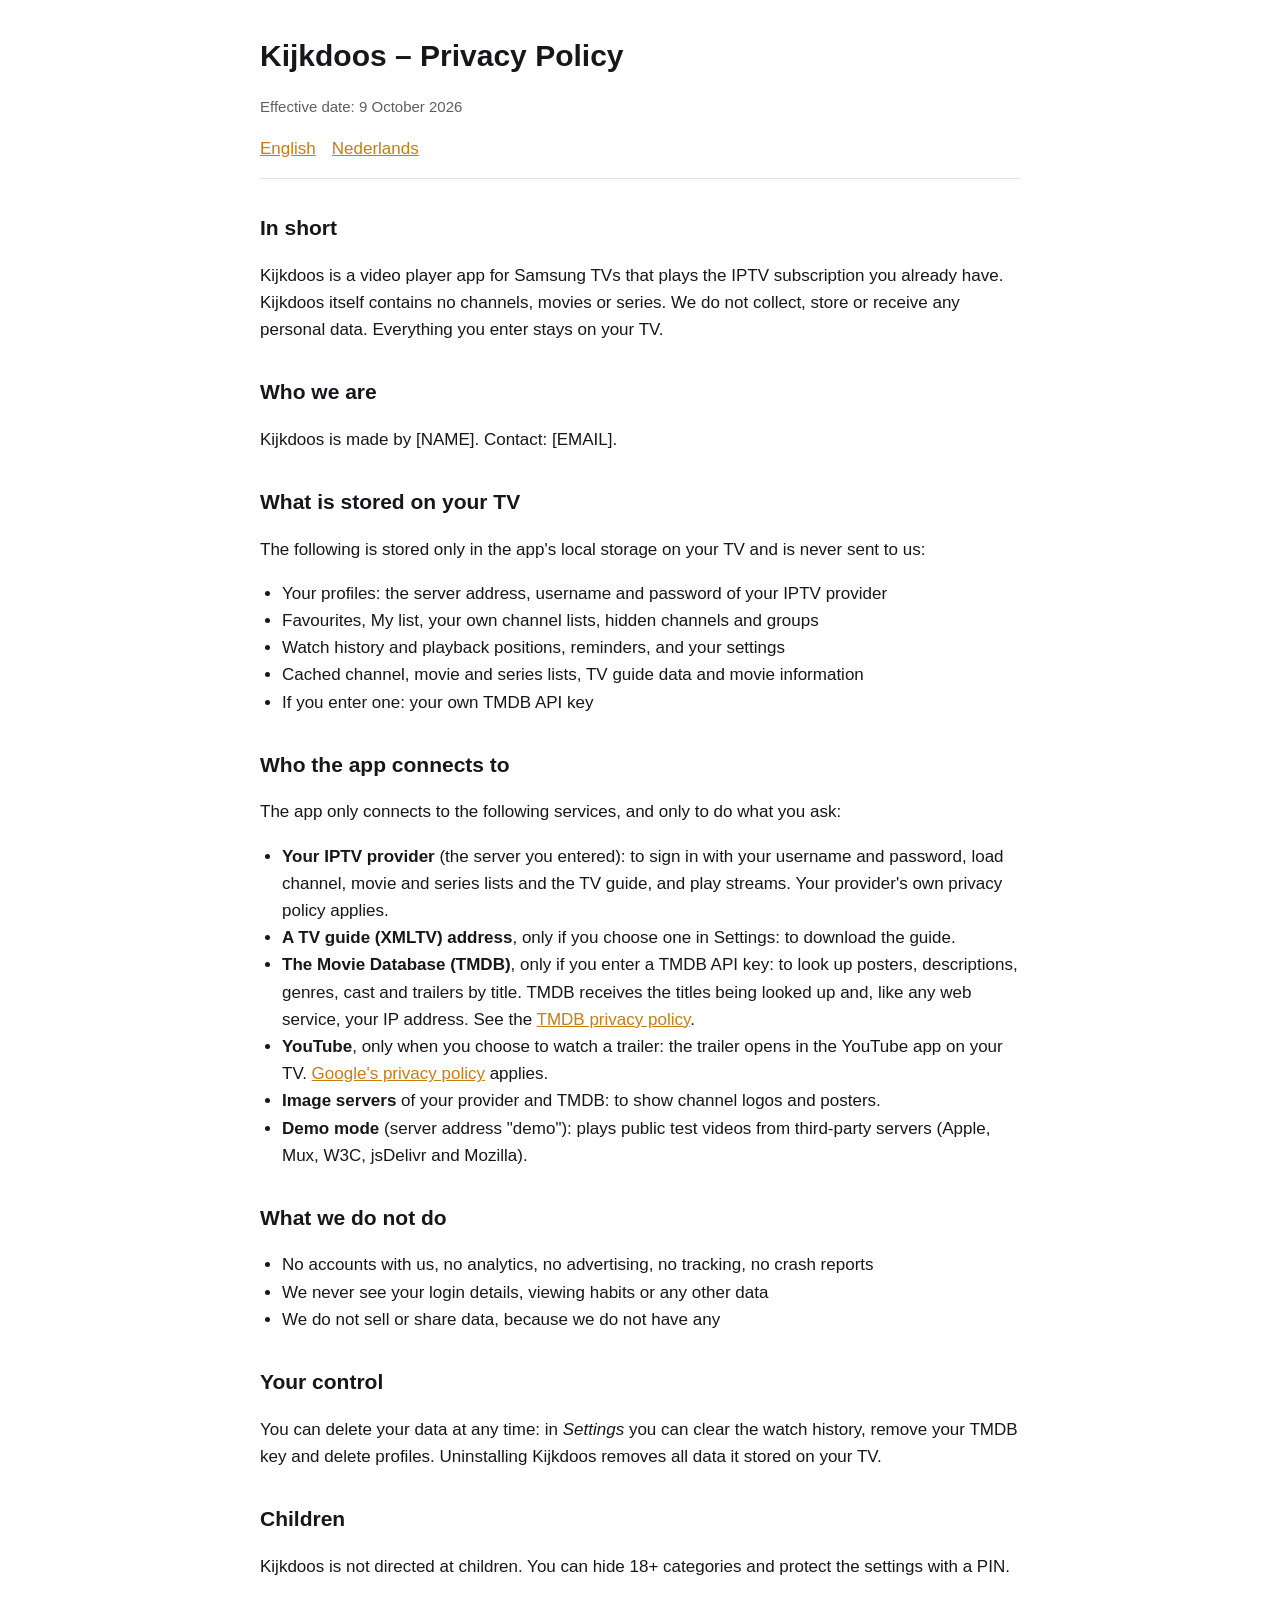
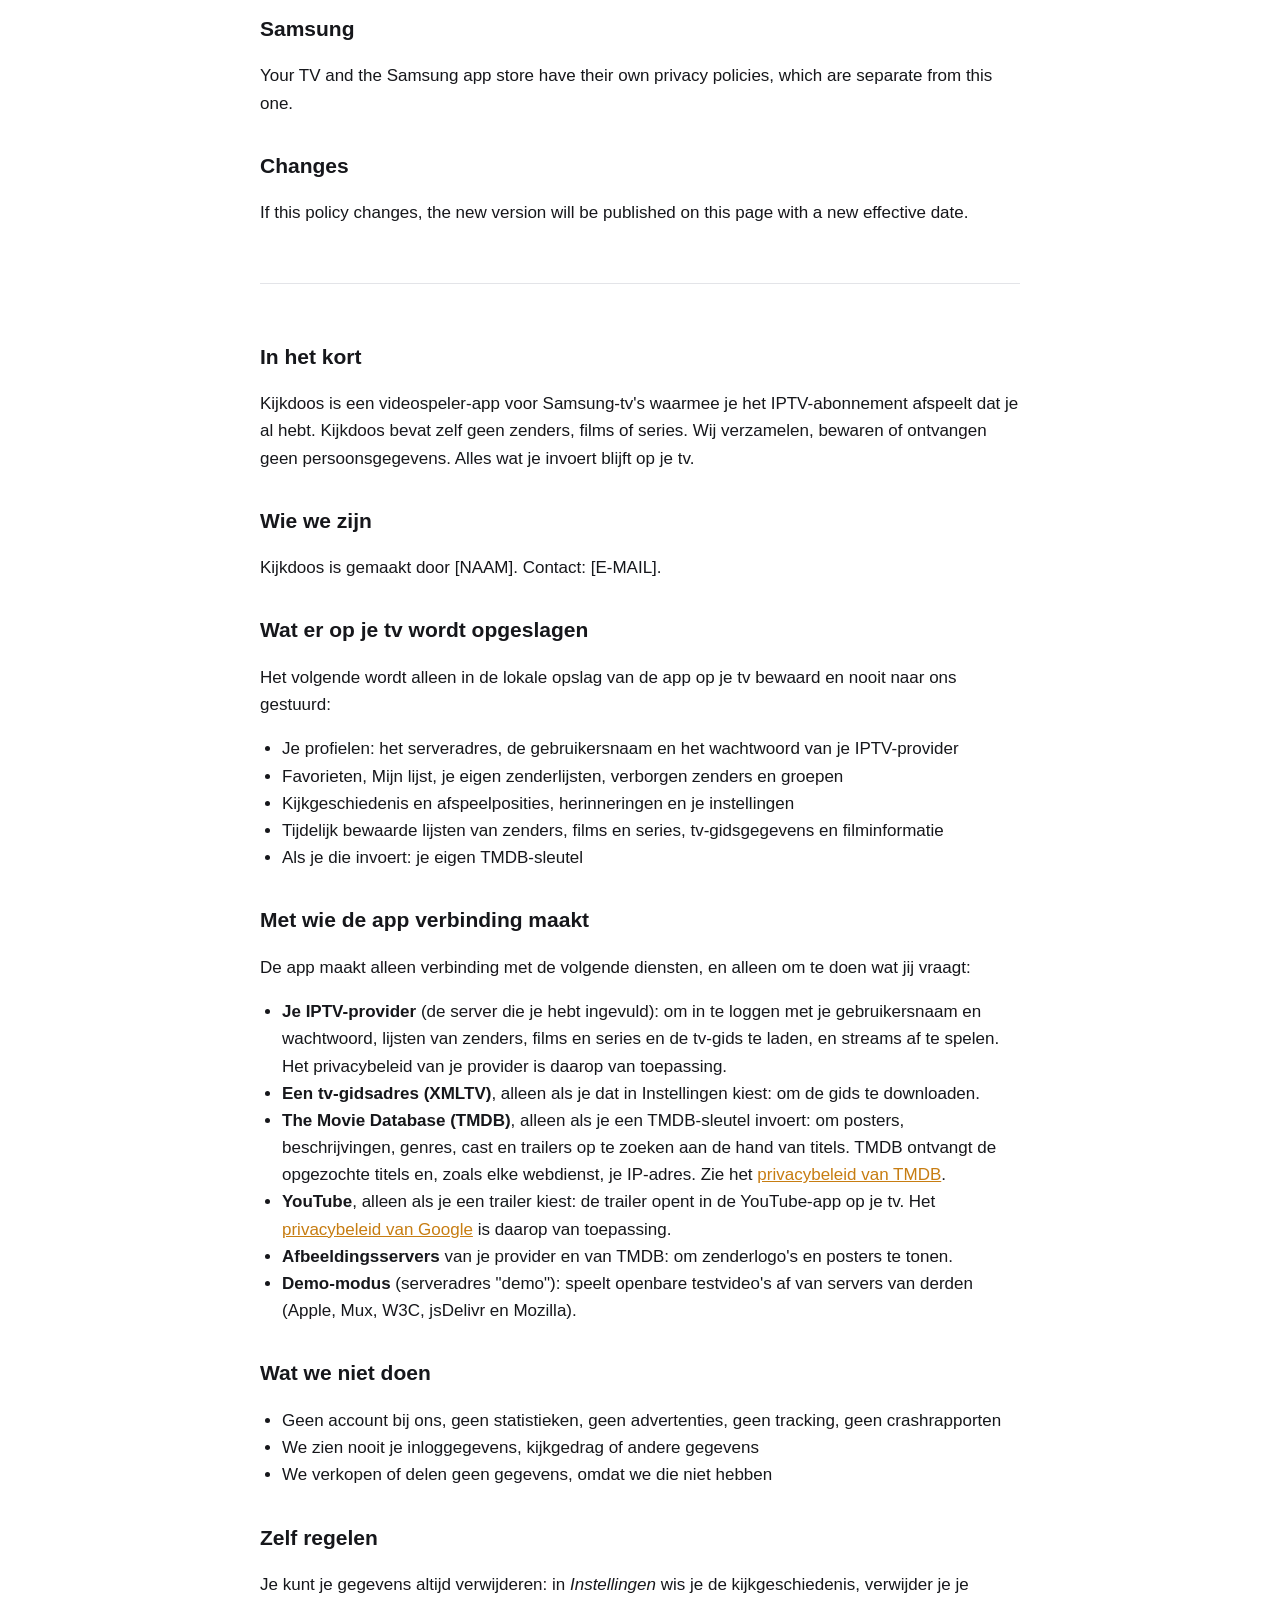
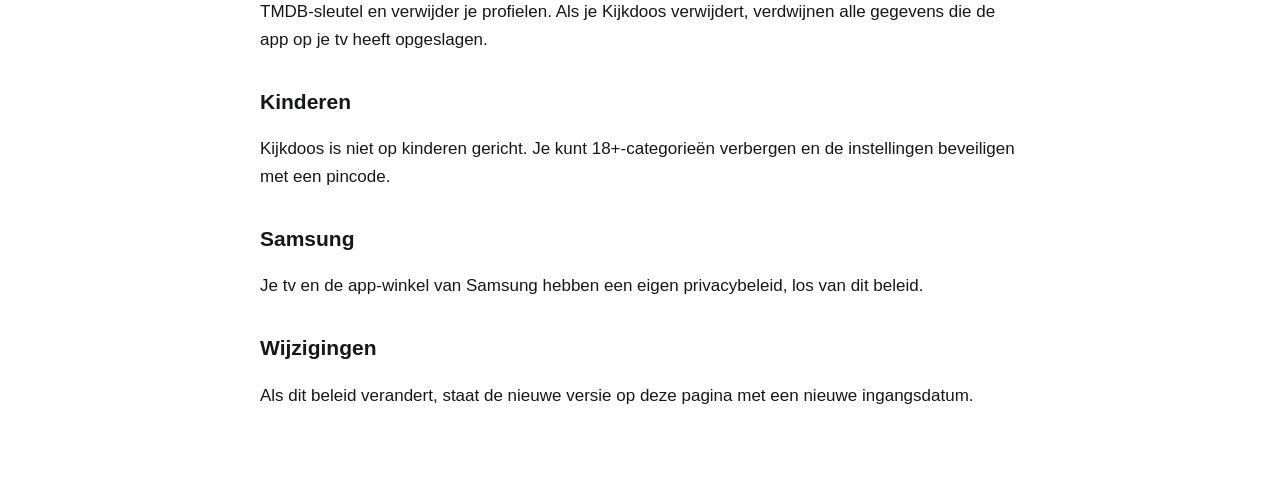
==== docs/privacy.html @ a9287de1 "Winkelklaar: pakketscript, privacyverklaring, winkeltekst en screenshots - scripts/store-package.sh:" ====
<!doctype html>
<html lang="en">
<head>
<meta charset="utf-8">
<meta name="viewport" content="width=device-width, initial-scale=1">
<title>Kijkdoos – Privacy Policy</title>
<style>
    :root { --bg: #ffffff; --text: #16171b; --muted: #5b5e66; --line: #e3e4e8; --accent: #c77d12; }
    @media (prefers-color-scheme: dark) { :root { --bg: #08090b; --text: #f5f5f7; --muted: #a6a8b0; --line: #23252b; --accent: #f2a93b; } }
    body { margin: 0; background: var(--bg); color: var(--text); font: 17px/1.6 -apple-system, "Segoe UI", Roboto, Helvetica, Arial, sans-serif; }
    main { max-width: 760px; margin: 0 auto; padding: 32px 16px 64px; }
    h1 { font-size: 30px; margin: 0 0 4px; }
    h2 { font-size: 21px; margin: 32px 0 8px; }
    p, li { color: var(--text); }
    .muted { color: var(--muted); font-size: 15px; }
    nav { margin: 16px 0 8px; padding-bottom: 16px; border-bottom: 1px solid var(--line); }
    nav a { color: var(--accent); margin-right: 16px; }
    a { color: var(--accent); }
    section + section { margin-top: 56px; padding-top: 24px; border-top: 1px solid var(--line); }
    ul { padding-left: 22px; }
</style>
</head>
<body>
<main>
    <h1>Kijkdoos – Privacy Policy</h1>
    <p class="muted">Effective date: 9 October 2026</p>
    <nav><a href="#en">English</a><a href="#nl">Nederlands</a></nav>

    <section id="en" lang="en">
        <h2>In short</h2>
        <p>Kijkdoos is a video player app for Samsung TVs that plays the IPTV subscription you already have. Kijkdoos itself contains no channels, movies or series. We do not collect, store or receive any personal data. Everything you enter stays on your TV.</p>

        <h2>Who we are</h2>
        <p>Kijkdoos is made by [NAME]. Contact: [EMAIL].</p>

        <h2>What is stored on your TV</h2>
        <p>The following is stored only in the app's local storage on your TV and is never sent to us:</p>
        <ul>
            <li>Your profiles: the server address, username and password of your IPTV provider</li>
            <li>Favourites, My list, your own channel lists, hidden channels and groups</li>
            <li>Watch history and playback positions, reminders, and your settings</li>
            <li>Cached channel, movie and series lists, TV guide data and movie information</li>
            <li>If you enter one: your own TMDB API key</li>
        </ul>

        <h2>Who the app connects to</h2>
        <p>The app only connects to the following services, and only to do what you ask:</p>
        <ul>
            <li><b>Your IPTV provider</b> (the server you entered): to sign in with your username and password, load channel, movie and series lists and the TV guide, and play streams. Your provider's own privacy policy applies.</li>
            <li><b>A TV guide (XMLTV) address</b>, only if you choose one in Settings: to download the guide.</li>
            <li><b>The Movie Database (TMDB)</b>, only if you enter a TMDB API key: to look up posters, descriptions, genres, cast and trailers by title. TMDB receives the titles being looked up and, like any web service, your IP address. See the <a href="https://www.themoviedb.org/privacy-policy">TMDB privacy policy</a>.</li>
            <li><b>YouTube</b>, only when you choose to watch a trailer: the trailer opens in the YouTube app on your TV. <a href="https://policies.google.com/privacy">Google's privacy policy</a> applies.</li>
            <li><b>Image servers</b> of your provider and TMDB: to show channel logos and posters.</li>
            <li><b>Demo mode</b> (server address "demo"): plays public test videos from third-party servers (Apple, Mux, W3C, jsDelivr and Mozilla).</li>
        </ul>

        <h2>What we do not do</h2>
        <ul>
            <li>No accounts with us, no analytics, no advertising, no tracking, no crash reports</li>
            <li>We never see your login details, viewing habits or any other data</li>
            <li>We do not sell or share data, because we do not have any</li>
        </ul>

        <h2>Your control</h2>
        <p>You can delete your data at any time: in <i>Settings</i> you can clear the watch history, remove your TMDB key and delete profiles. Uninstalling Kijkdoos removes all data it stored on your TV.</p>

        <h2>Children</h2>
        <p>Kijkdoos is not directed at children. You can hide 18+ categories and protect the settings with a PIN.</p>

        <h2>Samsung</h2>
        <p>Your TV and the Samsung app store have their own privacy policies, which are separate from this one.</p>

        <h2>Changes</h2>
        <p>If this policy changes, the new version will be published on this page with a new effective date.</p>
    </section>

    <section id="nl" lang="nl">
        <h2>In het kort</h2>
        <p>Kijkdoos is een videospeler-app voor Samsung-tv's waarmee je het IPTV-abonnement afspeelt dat je al hebt. Kijkdoos bevat zelf geen zenders, films of series. Wij verzamelen, bewaren of ontvangen geen persoonsgegevens. Alles wat je invoert blijft op je tv.</p>

        <h2>Wie we zijn</h2>
        <p>Kijkdoos is gemaakt door [NAAM]. Contact: [E-MAIL].</p>

        <h2>Wat er op je tv wordt opgeslagen</h2>
        <p>Het volgende wordt alleen in de lokale opslag van de app op je tv bewaard en nooit naar ons gestuurd:</p>
        <ul>
            <li>Je profielen: het serveradres, de gebruikersnaam en het wachtwoord van je IPTV-provider</li>
            <li>Favorieten, Mijn lijst, je eigen zenderlijsten, verborgen zenders en groepen</li>
            <li>Kijkgeschiedenis en afspeelposities, herinneringen en je instellingen</li>
            <li>Tijdelijk bewaarde lijsten van zenders, films en series, tv-gidsgegevens en filminformatie</li>
            <li>Als je die invoert: je eigen TMDB-sleutel</li>
        </ul>

        <h2>Met wie de app verbinding maakt</h2>
        <p>De app maakt alleen verbinding met de volgende diensten, en alleen om te doen wat jij vraagt:</p>
        <ul>
            <li><b>Je IPTV-provider</b> (de server die je hebt ingevuld): om in te loggen met je gebruikersnaam en wachtwoord, lijsten van zenders, films en series en de tv-gids te laden, en streams af te spelen. Het privacybeleid van je provider is daarop van toepassing.</li>
            <li><b>Een tv-gidsadres (XMLTV)</b>, alleen als je dat in Instellingen kiest: om de gids te downloaden.</li>
            <li><b>The Movie Database (TMDB)</b>, alleen als je een TMDB-sleutel invoert: om posters, beschrijvingen, genres, cast en trailers op te zoeken aan de hand van titels. TMDB ontvangt de opgezochte titels en, zoals elke webdienst, je IP-adres. Zie het <a href="https://www.themoviedb.org/privacy-policy">privacybeleid van TMDB</a>.</li>
            <li><b>YouTube</b>, alleen als je een trailer kiest: de trailer opent in de YouTube-app op je tv. Het <a href="https://policies.google.com/privacy">privacybeleid van Google</a> is daarop van toepassing.</li>
            <li><b>Afbeeldingsservers</b> van je provider en van TMDB: om zenderlogo's en posters te tonen.</li>
            <li><b>Demo-modus</b> (serveradres "demo"): speelt openbare testvideo's af van servers van derden (Apple, Mux, W3C, jsDelivr en Mozilla).</li>
        </ul>

        <h2>Wat we niet doen</h2>
        <ul>
            <li>Geen account bij ons, geen statistieken, geen advertenties, geen tracking, geen crashrapporten</li>
            <li>We zien nooit je inloggegevens, kijkgedrag of andere gegevens</li>
            <li>We verkopen of delen geen gegevens, omdat we die niet hebben</li>
        </ul>

        <h2>Zelf regelen</h2>
        <p>Je kunt je gegevens altijd verwijderen: in <i>Instellingen</i> wis je de kijkgeschiedenis, verwijder je je TMDB-sleutel en verwijder je profielen. Als je Kijkdoos verwijdert, verdwijnen alle gegevens die de app op je tv heeft opgeslagen.</p>

        <h2>Kinderen</h2>
        <p>Kijkdoos is niet op kinderen gericht. Je kunt 18+-categorieën verbergen en de instellingen beveiligen met een pincode.</p>

        <h2>Samsung</h2>
        <p>Je tv en de app-winkel van Samsung hebben een eigen privacybeleid, los van dit beleid.</p>

        <h2>Wijzigingen</h2>
        <p>Als dit beleid verandert, staat de nieuwe versie op deze pagina met een nieuwe ingangsdatum.</p>
    </section>
</main>
</body>
</html>
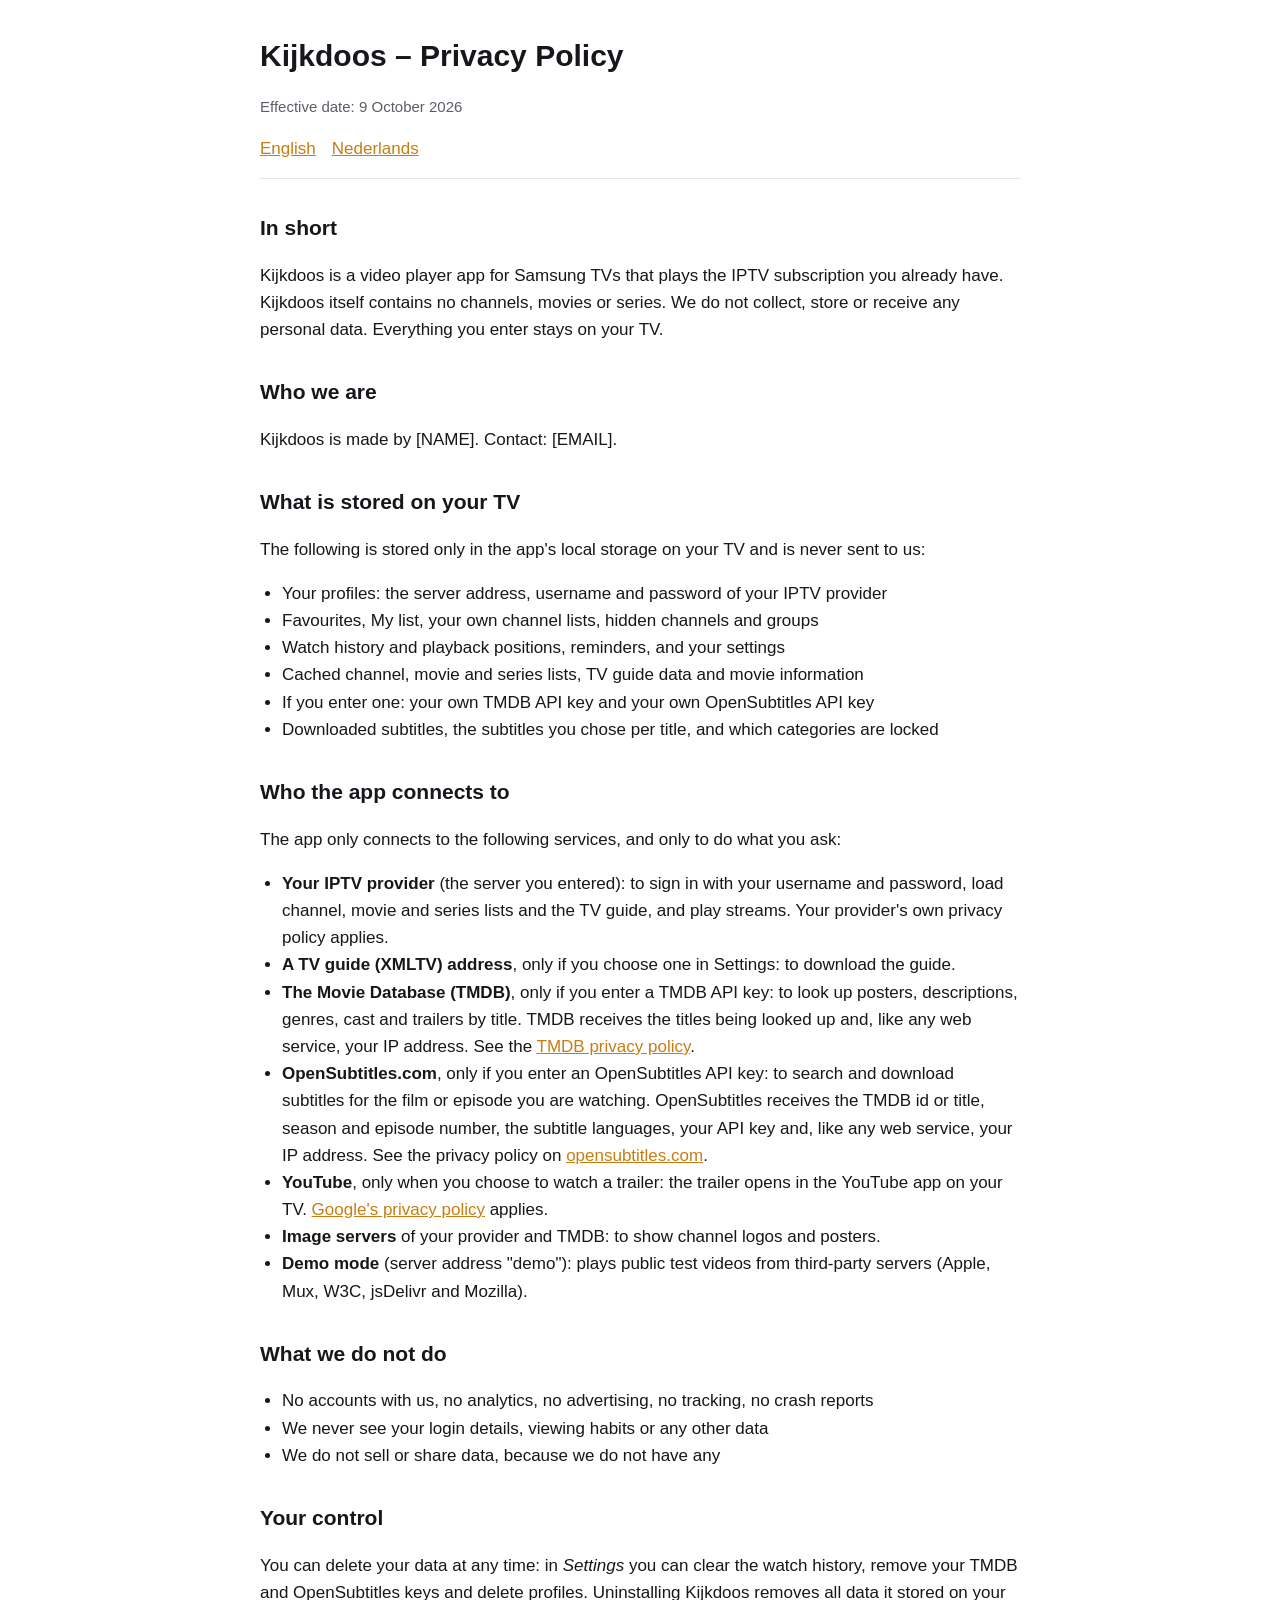
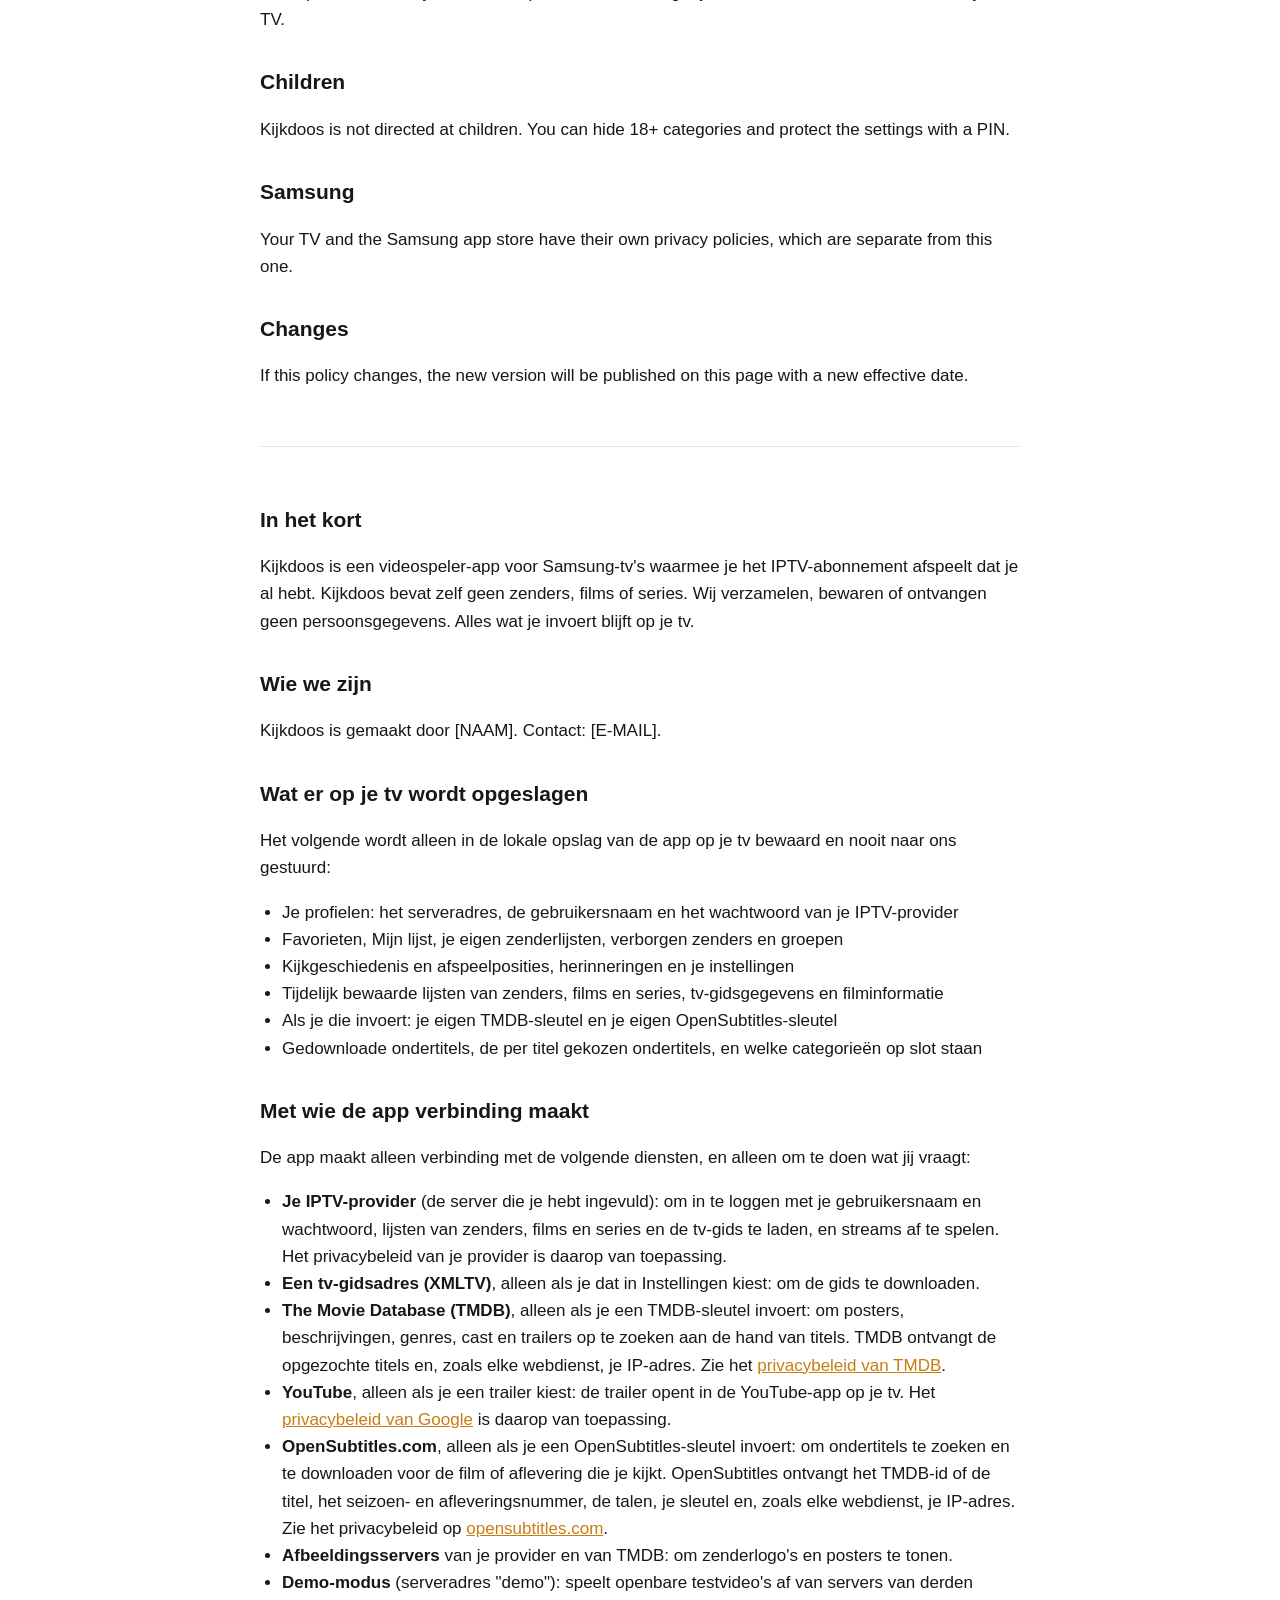
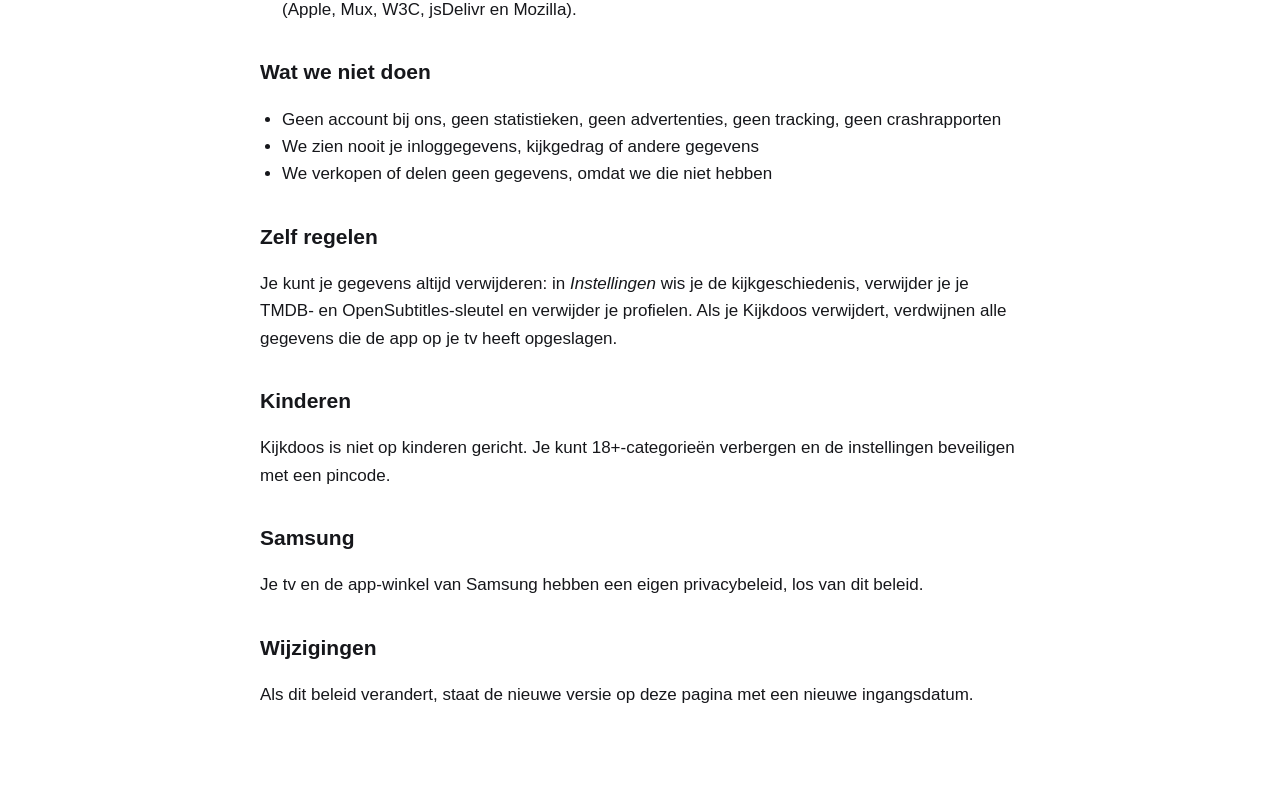
==== commit 47714f08: "Online ondertitels (OpenSubtitles), kinderslot per categorie, Top 10, "Bedoelde je", zenders A-Z - O" ====
--- a/docs/privacy.html
+++ b/docs/privacy.html
@@ -40,7 +40,8 @@
             <li>Favourites, My list, your own channel lists, hidden channels and groups</li>
             <li>Watch history and playback positions, reminders, and your settings</li>
             <li>Cached channel, movie and series lists, TV guide data and movie information</li>
-            <li>If you enter one: your own TMDB API key</li>
+            <li>If you enter one: your own TMDB API key and your own OpenSubtitles API key</li>
+            <li>Downloaded subtitles, the subtitles you chose per title, and which categories are locked</li>
         </ul>
 
         <h2>Who the app connects to</h2>
@@ -49,6 +50,7 @@
             <li><b>Your IPTV provider</b> (the server you entered): to sign in with your username and password, load channel, movie and series lists and the TV guide, and play streams. Your provider's own privacy policy applies.</li>
             <li><b>A TV guide (XMLTV) address</b>, only if you choose one in Settings: to download the guide.</li>
             <li><b>The Movie Database (TMDB)</b>, only if you enter a TMDB API key: to look up posters, descriptions, genres, cast and trailers by title. TMDB receives the titles being looked up and, like any web service, your IP address. See the <a href="https://www.themoviedb.org/privacy-policy">TMDB privacy policy</a>.</li>
+            <li><b>OpenSubtitles.com</b>, only if you enter an OpenSubtitles API key: to search and download subtitles for the film or episode you are watching. OpenSubtitles receives the TMDB id or title, season and episode number, the subtitle languages, your API key and, like any web service, your IP address. See the privacy policy on <a href="https://www.opensubtitles.com">opensubtitles.com</a>.</li>
             <li><b>YouTube</b>, only when you choose to watch a trailer: the trailer opens in the YouTube app on your TV. <a href="https://policies.google.com/privacy">Google's privacy policy</a> applies.</li>
             <li><b>Image servers</b> of your provider and TMDB: to show channel logos and posters.</li>
             <li><b>Demo mode</b> (server address "demo"): plays public test videos from third-party servers (Apple, Mux, W3C, jsDelivr and Mozilla).</li>
@@ -62,7 +64,7 @@
         </ul>
 
         <h2>Your control</h2>
-        <p>You can delete your data at any time: in <i>Settings</i> you can clear the watch history, remove your TMDB key and delete profiles. Uninstalling Kijkdoos removes all data it stored on your TV.</p>
+        <p>You can delete your data at any time: in <i>Settings</i> you can clear the watch history, remove your TMDB and OpenSubtitles keys and delete profiles. Uninstalling Kijkdoos removes all data it stored on your TV.</p>
 
         <h2>Children</h2>
         <p>Kijkdoos is not directed at children. You can hide 18+ categories and protect the settings with a PIN.</p>
@@ -88,7 +90,8 @@
             <li>Favorieten, Mijn lijst, je eigen zenderlijsten, verborgen zenders en groepen</li>
             <li>Kijkgeschiedenis en afspeelposities, herinneringen en je instellingen</li>
             <li>Tijdelijk bewaarde lijsten van zenders, films en series, tv-gidsgegevens en filminformatie</li>
-            <li>Als je die invoert: je eigen TMDB-sleutel</li>
+            <li>Als je die invoert: je eigen TMDB-sleutel en je eigen OpenSubtitles-sleutel</li>
+            <li>Gedownloade ondertitels, de per titel gekozen ondertitels, en welke categorieën op slot staan</li>
         </ul>
 
         <h2>Met wie de app verbinding maakt</h2>
@@ -98,6 +101,7 @@
             <li><b>Een tv-gidsadres (XMLTV)</b>, alleen als je dat in Instellingen kiest: om de gids te downloaden.</li>
             <li><b>The Movie Database (TMDB)</b>, alleen als je een TMDB-sleutel invoert: om posters, beschrijvingen, genres, cast en trailers op te zoeken aan de hand van titels. TMDB ontvangt de opgezochte titels en, zoals elke webdienst, je IP-adres. Zie het <a href="https://www.themoviedb.org/privacy-policy">privacybeleid van TMDB</a>.</li>
             <li><b>YouTube</b>, alleen als je een trailer kiest: de trailer opent in de YouTube-app op je tv. Het <a href="https://policies.google.com/privacy">privacybeleid van Google</a> is daarop van toepassing.</li>
+            <li><b>OpenSubtitles.com</b>, alleen als je een OpenSubtitles-sleutel invoert: om ondertitels te zoeken en te downloaden voor de film of aflevering die je kijkt. OpenSubtitles ontvangt het TMDB-id of de titel, het seizoen- en afleveringsnummer, de talen, je sleutel en, zoals elke webdienst, je IP-adres. Zie het privacybeleid op <a href="https://www.opensubtitles.com">opensubtitles.com</a>.</li>
             <li><b>Afbeeldingsservers</b> van je provider en van TMDB: om zenderlogo's en posters te tonen.</li>
             <li><b>Demo-modus</b> (serveradres "demo"): speelt openbare testvideo's af van servers van derden (Apple, Mux, W3C, jsDelivr en Mozilla).</li>
         </ul>
@@ -110,7 +114,7 @@
         </ul>
 
         <h2>Zelf regelen</h2>
-        <p>Je kunt je gegevens altijd verwijderen: in <i>Instellingen</i> wis je de kijkgeschiedenis, verwijder je je TMDB-sleutel en verwijder je profielen. Als je Kijkdoos verwijdert, verdwijnen alle gegevens die de app op je tv heeft opgeslagen.</p>
+        <p>Je kunt je gegevens altijd verwijderen: in <i>Instellingen</i> wis je de kijkgeschiedenis, verwijder je je TMDB- en OpenSubtitles-sleutel en verwijder je profielen. Als je Kijkdoos verwijdert, verdwijnen alle gegevens die de app op je tv heeft opgeslagen.</p>
 
         <h2>Kinderen</h2>
         <p>Kijkdoos is niet op kinderen gericht. Je kunt 18+-categorieën verbergen en de instellingen beveiligen met een pincode.</p>
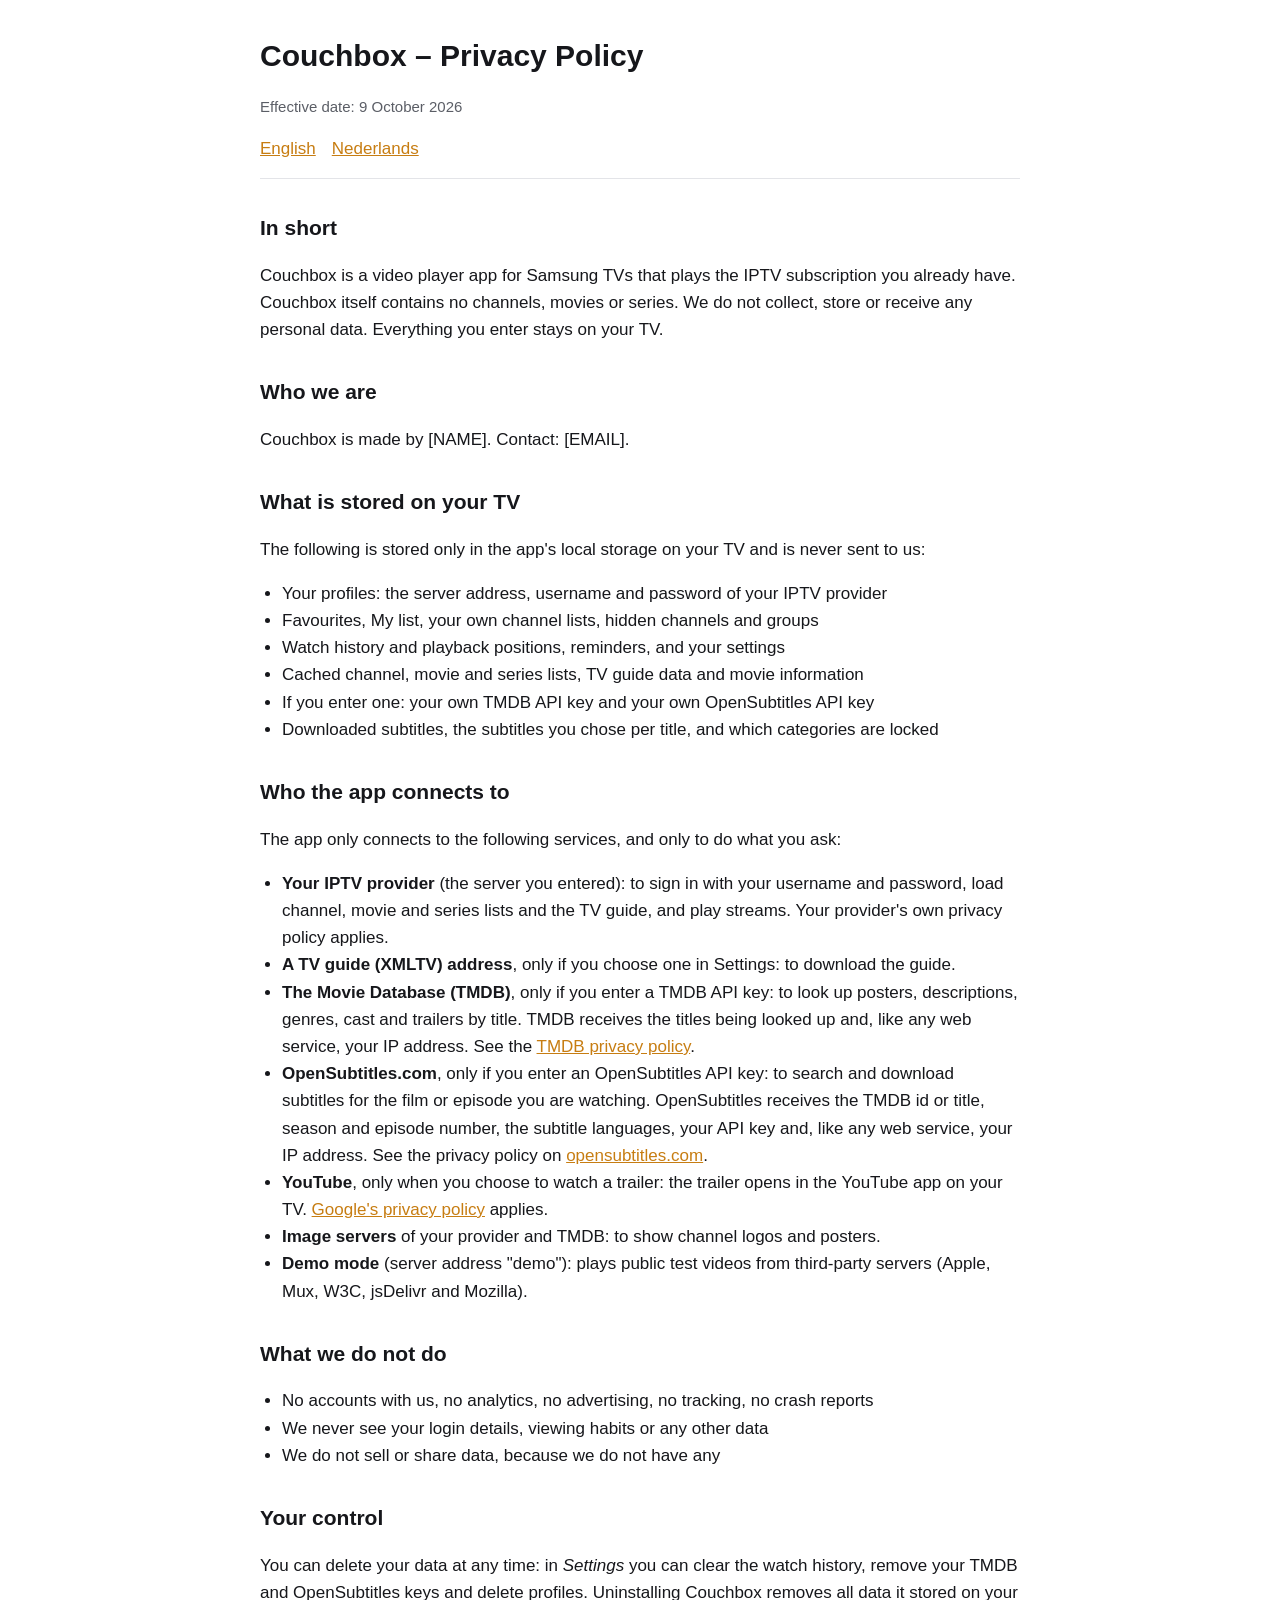
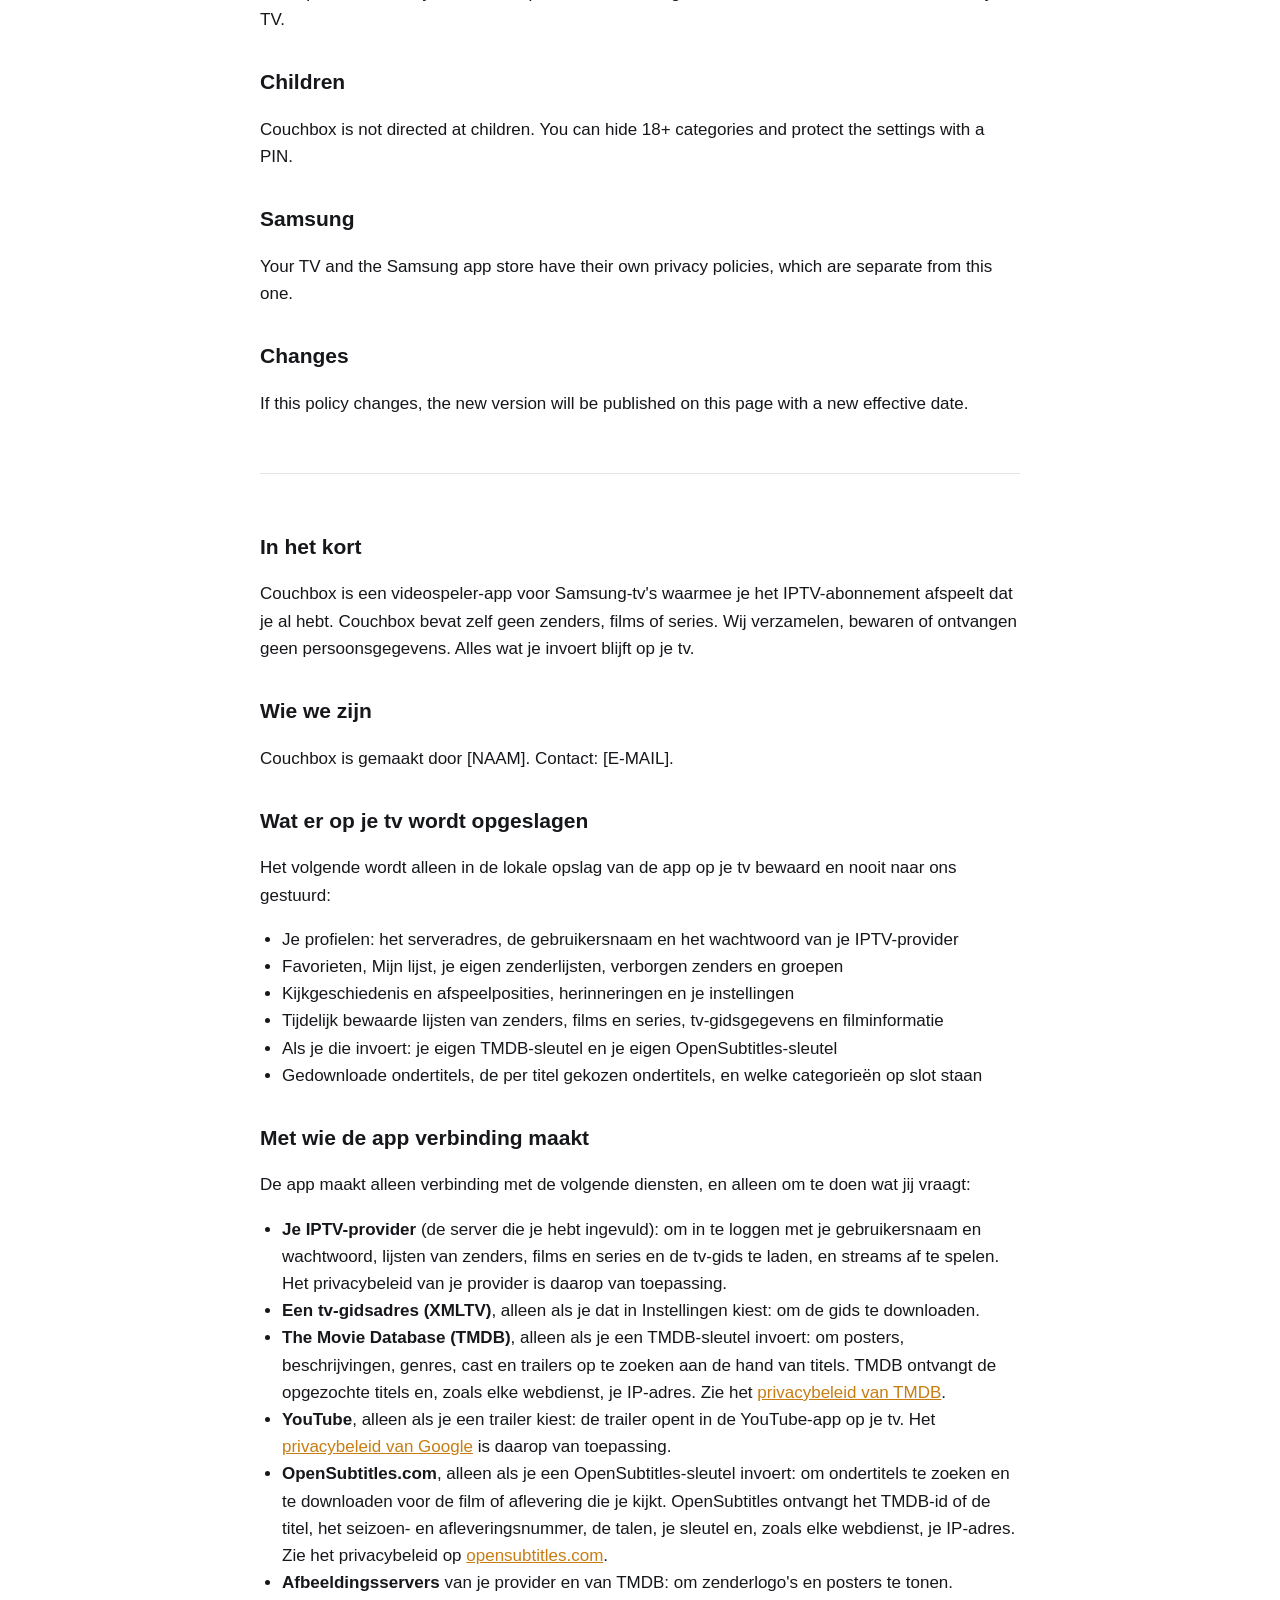
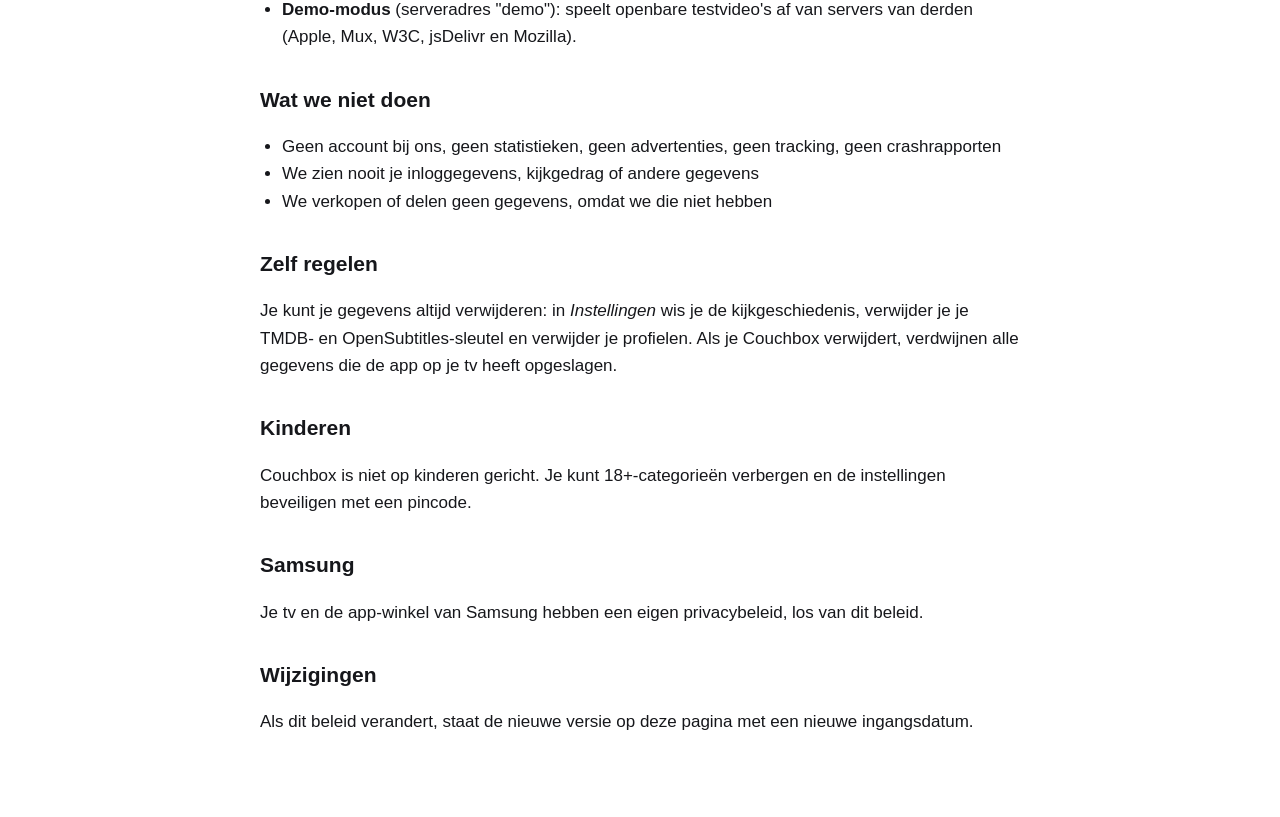
==== commit 7d4f155d: "Naam: Kijkdoos wordt Couchbox (app-ID en databasenaam blijven, zodat bestaande installaties hun gege" ====
--- a/docs/privacy.html
+++ b/docs/privacy.html
@@ -3,7 +3,7 @@
 <head>
 <meta charset="utf-8">
 <meta name="viewport" content="width=device-width, initial-scale=1">
-<title>Kijkdoos – Privacy Policy</title>
+<title>Couchbox – Privacy Policy</title>
 <style>
     :root { --bg: #ffffff; --text: #16171b; --muted: #5b5e66; --line: #e3e4e8; --accent: #c77d12; }
     @media (prefers-color-scheme: dark) { :root { --bg: #08090b; --text: #f5f5f7; --muted: #a6a8b0; --line: #23252b; --accent: #f2a93b; } }
@@ -22,16 +22,16 @@
 </head>
 <body>
 <main>
-    <h1>Kijkdoos – Privacy Policy</h1>
+    <h1>Couchbox – Privacy Policy</h1>
     <p class="muted">Effective date: 9 October 2026</p>
     <nav><a href="#en">English</a><a href="#nl">Nederlands</a></nav>
 
     <section id="en" lang="en">
         <h2>In short</h2>
-        <p>Kijkdoos is a video player app for Samsung TVs that plays the IPTV subscription you already have. Kijkdoos itself contains no channels, movies or series. We do not collect, store or receive any personal data. Everything you enter stays on your TV.</p>
+        <p>Couchbox is a video player app for Samsung TVs that plays the IPTV subscription you already have. Couchbox itself contains no channels, movies or series. We do not collect, store or receive any personal data. Everything you enter stays on your TV.</p>
 
         <h2>Who we are</h2>
-        <p>Kijkdoos is made by [NAME]. Contact: [EMAIL].</p>
+        <p>Couchbox is made by [NAME]. Contact: [EMAIL].</p>
 
         <h2>What is stored on your TV</h2>
         <p>The following is stored only in the app's local storage on your TV and is never sent to us:</p>
@@ -64,10 +64,10 @@
         </ul>
 
         <h2>Your control</h2>
-        <p>You can delete your data at any time: in <i>Settings</i> you can clear the watch history, remove your TMDB and OpenSubtitles keys and delete profiles. Uninstalling Kijkdoos removes all data it stored on your TV.</p>
+        <p>You can delete your data at any time: in <i>Settings</i> you can clear the watch history, remove your TMDB and OpenSubtitles keys and delete profiles. Uninstalling Couchbox removes all data it stored on your TV.</p>
 
         <h2>Children</h2>
-        <p>Kijkdoos is not directed at children. You can hide 18+ categories and protect the settings with a PIN.</p>
+        <p>Couchbox is not directed at children. You can hide 18+ categories and protect the settings with a PIN.</p>
 
         <h2>Samsung</h2>
         <p>Your TV and the Samsung app store have their own privacy policies, which are separate from this one.</p>
@@ -78,10 +78,10 @@
 
     <section id="nl" lang="nl">
         <h2>In het kort</h2>
-        <p>Kijkdoos is een videospeler-app voor Samsung-tv's waarmee je het IPTV-abonnement afspeelt dat je al hebt. Kijkdoos bevat zelf geen zenders, films of series. Wij verzamelen, bewaren of ontvangen geen persoonsgegevens. Alles wat je invoert blijft op je tv.</p>
+        <p>Couchbox is een videospeler-app voor Samsung-tv's waarmee je het IPTV-abonnement afspeelt dat je al hebt. Couchbox bevat zelf geen zenders, films of series. Wij verzamelen, bewaren of ontvangen geen persoonsgegevens. Alles wat je invoert blijft op je tv.</p>
 
         <h2>Wie we zijn</h2>
-        <p>Kijkdoos is gemaakt door [NAAM]. Contact: [E-MAIL].</p>
+        <p>Couchbox is gemaakt door [NAAM]. Contact: [E-MAIL].</p>
 
         <h2>Wat er op je tv wordt opgeslagen</h2>
         <p>Het volgende wordt alleen in de lokale opslag van de app op je tv bewaard en nooit naar ons gestuurd:</p>
@@ -114,10 +114,10 @@
         </ul>
 
         <h2>Zelf regelen</h2>
-        <p>Je kunt je gegevens altijd verwijderen: in <i>Instellingen</i> wis je de kijkgeschiedenis, verwijder je je TMDB- en OpenSubtitles-sleutel en verwijder je profielen. Als je Kijkdoos verwijdert, verdwijnen alle gegevens die de app op je tv heeft opgeslagen.</p>
+        <p>Je kunt je gegevens altijd verwijderen: in <i>Instellingen</i> wis je de kijkgeschiedenis, verwijder je je TMDB- en OpenSubtitles-sleutel en verwijder je profielen. Als je Couchbox verwijdert, verdwijnen alle gegevens die de app op je tv heeft opgeslagen.</p>
 
         <h2>Kinderen</h2>
-        <p>Kijkdoos is niet op kinderen gericht. Je kunt 18+-categorieën verbergen en de instellingen beveiligen met een pincode.</p>
+        <p>Couchbox is niet op kinderen gericht. Je kunt 18+-categorieën verbergen en de instellingen beveiligen met een pincode.</p>
 
         <h2>Samsung</h2>
         <p>Je tv en de app-winkel van Samsung hebben een eigen privacybeleid, los van dit beleid.</p>
